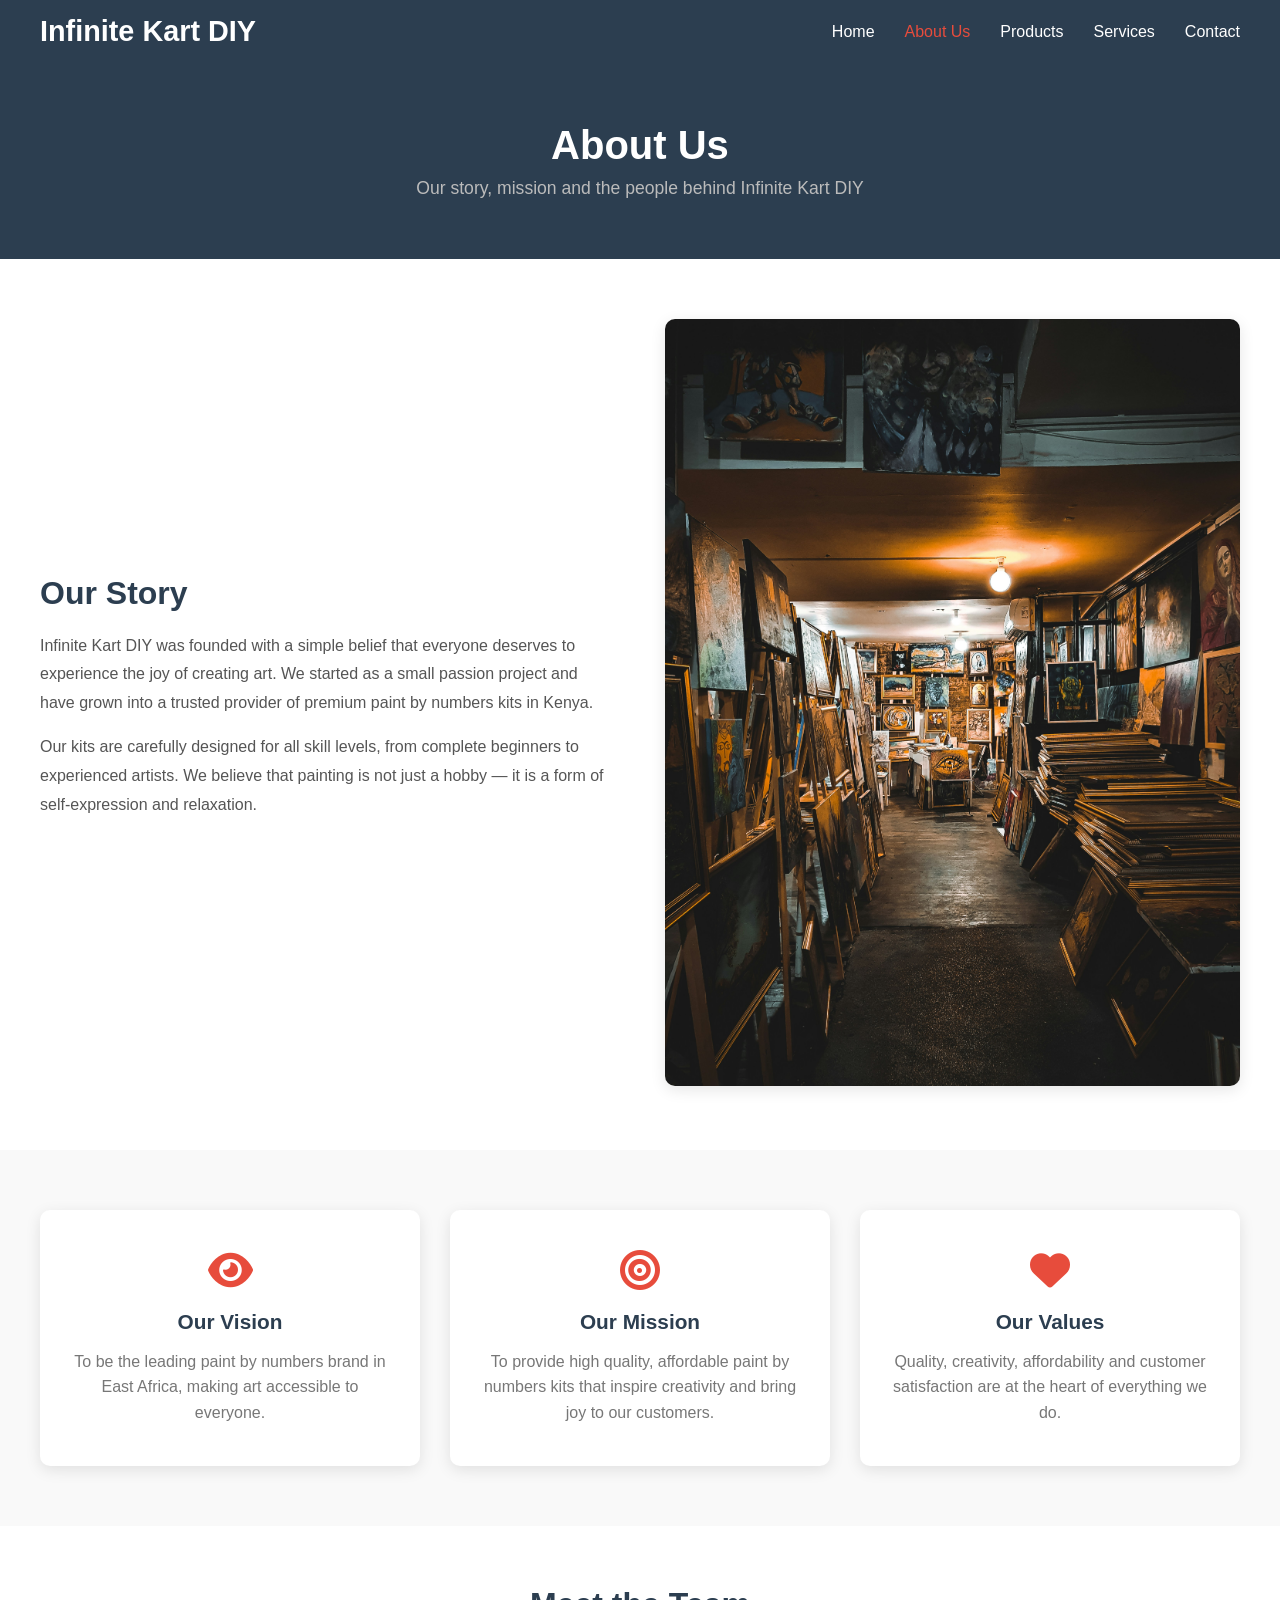
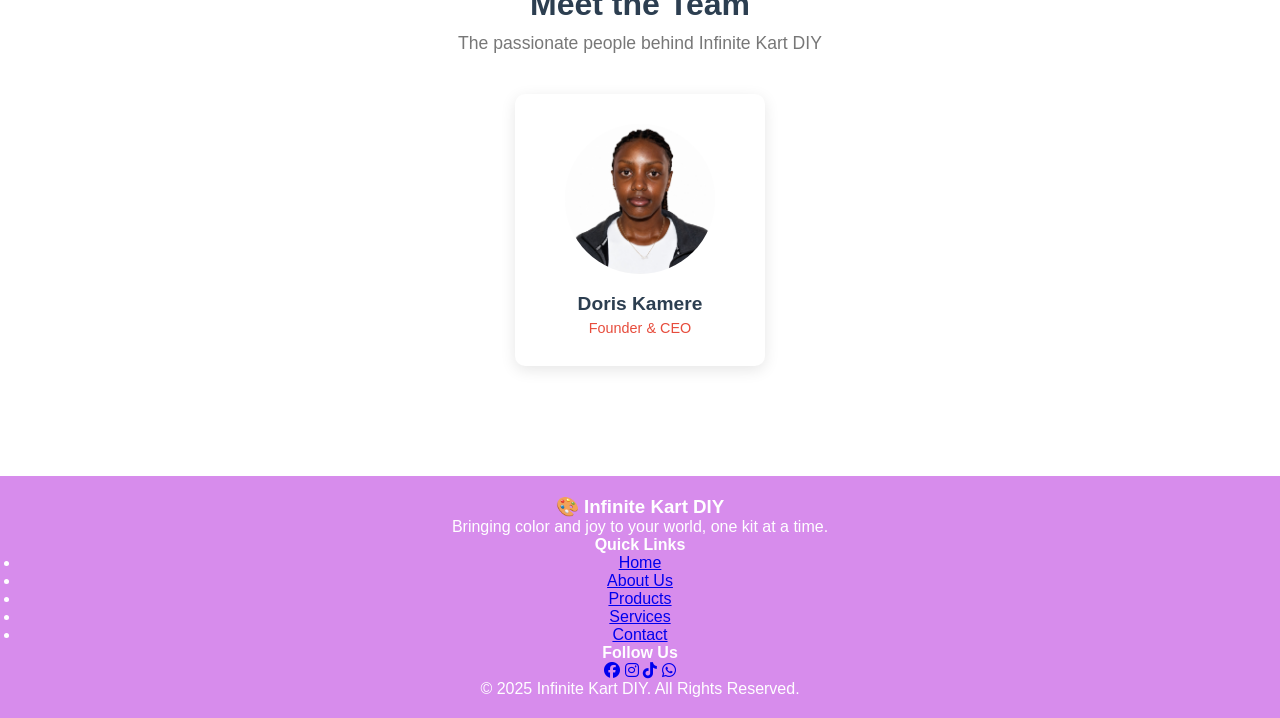
==== about.html @ 7f30aa2d "Added About us page" ====
<!DOCTYPE html>
<html lang="en">
<head>
    <meta charset="UTF-8">
    <meta name="viewport" content="width=device-width, initial-scale=1.0">
    <title>About Us - Infinite Kart DIY</title>
    <link rel="stylesheet" href="css/style.css">
    <link rel="stylesheet" href="https://cdnjs.cloudflare.com/ajax/libs/font-awesome/6.5.0/css/all.min.css">
</head>
<body>

    <!-- NAVIGATION -->
    <nav class="navbar">
        <div class="logo">
            <h1> Infinite Kart DIY</h1>
        </div>
        <ul class="nav-links">
            <li><a href="index.html">Home</a></li>
            <li><a href="about.html" class="active">About Us</a></li>
            <li><a href="products.html">Products</a></li>
            <li><a href="services.html">Services</a></li>
            <li><a href="contact.html">Contact</a></li>
        </ul>
    </nav>

    <!-- ABOUT HERO BANNER -->
    <section class="page-banner">
        <h2>About Us</h2>
        <p>Our story, mission and the people behind Infinite Kart DIY</p>
    </section>

    <!-- COMPANY STORY -->
    <section class="about-section">
        <div class="about-grid">
            <div class="about-text">
                <h2>Our Story</h2>
                <p>Infinite Kart DIY was founded with a simple belief that everyone deserves to experience the joy of creating art. We started as a small passion project and have grown into a trusted provider of premium paint by numbers kits in Kenya.</p>
                <p>Our kits are carefully designed for all skill levels, from complete beginners to experienced artists. We believe that painting is not just a hobby — it is a form of self-expression and relaxation.</p>
            </div>
            <div class="about-image">
                <img src="images/about.jpg" alt="About Infinite Kart DIY">
            </div>
        </div>
    </section>

    <!-- VISION MISSION VALUES -->
    <section class="vmv-section">
        <div class="vmv-grid">
            <div class="vmv-card">
                <i class="fa-solid fa-eye"></i>
                <h3>Our Vision</h3>
                <p>To be the leading paint by numbers brand in East Africa, making art accessible to everyone.</p>
            </div>
            <div class="vmv-card">
                <i class="fa-solid fa-bullseye"></i>
                <h3>Our Mission</h3>
                <p>To provide high quality, affordable paint by numbers kits that inspire creativity and bring joy to our customers.</p>
            </div>
            <div class="vmv-card">
                <i class="fa-solid fa-heart"></i>
                <h3>Our Values</h3>
                <p>Quality, creativity, affordability and customer satisfaction are at the heart of everything we do.</p>
            </div>
        </div>
    </section>

    <!-- TEAM SECTION -->
    <section class="team-section">
        <h2>Meet the Team</h2>
        <p class="section-subtitle">The passionate people behind Infinite Kart DIY</p>
        <div class="team-grid">
            <div class="team-card">
                <img src="images/team1.jpg" alt="Founder">
                <h3>Doris Kamere</h3>
                <p>Founder & CEO</p>
            </div>
        </div>
    </section>

    <!-- FOOTER -->
    <footer>
        <div class="footer-content">
            <div class="footer-brand">
                <h3>🎨 Infinite Kart DIY</h3>
                <p>Bringing color and joy to your world, one kit at a time.</p>
            </div>
            <div class="footer-links">
                <h4>Quick Links</h4>
                <ul>
                    <li><a href="index.html">Home</a></li>
                    <li><a href="about.html">About Us</a></li>
                    <li><a href="products.html">Products</a></li>
                    <li><a href="services.html">Services</a></li>
                    <li><a href="contact.html">Contact</a></li>
                </ul>
            </div>
            <div class="footer-social">
                <h4>Follow Us</h4>
                <div class="social-icons">
                    <a href="#"><i class="fa-brands fa-facebook"></i></a>
                    <a href="#"><i class="fa-brands fa-instagram"></i></a>
                    <a href="#"><i class="fa-brands fa-tiktok"></i></a>
                    <a href="#"><i class="fa-brands fa-whatsapp"></i></a>
                </div>
            </div>
        </div>
        <div class="footer-bottom">
            <p>© 2025 Infinite Kart DIY. All Rights Reserved.</p>
        </div>
    </footer>

    <script src="js/script.js"></script>
</body>
</html>
---- css/style.css ----
/* ===== GENERAL RESET ===== */
* {
    margin: 0;
    padding: 0;
    box-sizing: border-box;
}

body {
font-family: 'Segoe UI', Tahoma, Geneva, Verdana, sans-serif;
color: #333;
background-color: #fff;
}

/* ===== NAVIGATION ===== */
.navbar {
    display: flex;
    justify-content: space-between;
    align-items: center;
    background-color: #2c3e50;
    padding: 15px 40px;
}
.logo h1 {
    color: #fff;
    font-size: 1.8rem;
}

.nav-links {
    list-style: none;
    display: flex;
    gap: 30px;
}

.nav-links a {
    color: #fff;
    text-decoration: none;
    font-size: 1rem;
    transition: color 0.3s;
}

.nav-links a:hover,
.nav-links a.active {
    color: #e74c3c;
}

/* ===== FOOTER ===== */
footer {
    background-color: #d78cec;
    color: #fff;
    text-align: center;
    padding: 20px;
    margin-top: 50px;
}

/* ===== HERO SECTION ===== */
.hero {
    background-image: url('../images/hero2.jpg');
    background-size: cover;
    background-position: center;
    height: 550px;
    display: flex;
    align-items: center;
    justify-content: center;
    text-align: center;
}

.hero-content {
    background-color: rgba (0, 0, 0, 0.5);
    padding: 50px 60px;
    border-radius: 10px;
}

.hero-content h2 {
    color: #fff;
    font-size: 3rem;
    margin-bottom: 15px;
}

.hero-content p {
    color: #f0f0f0;
    font-size: 1.2rem;
    margin-bottom: 30px;
}

.btn-primary {
    background-color: #864c46;
    color: #fff;
    padding: 15px 40px;
    text-decoration: none;
    border-radius: 25px;
    font-size: 1.2rem;
    font-weight: bold;
    margin-right: 15px;
    transition: background-color 0.3s;
}

.btn-primary:hover {
    background-color: #c0392b;
}

.btn-secondary {
    background-color: transparent;
    color: #fff;
    padding: 15px 40px;
    text-decoration: none;
    border-radius: 25px;
    font-size: 1rem;
    font-weight: bold;
    border: 2px solid #fff;
    transition: all 0.3s;
}

.btn-secondary:hover {
    background-color: #fff;
    color: #333;
}

/* ===== FEATURED PRODUCTS ===== */
.featured-products {
    padding: 60px 40px;
    text-align: center;
}

.featured-products h2 {
    font-size: 2.5rem;
    color: #2c3e50;
    margin-bottom: 10px;
}

.section-subtitle {
    color: #777;
    font-size: 1.1rem;
    margin-bottom: 40px;
}

.products-grid {
    display: grid;
    grid-template-columns: repeat(3, 1fr);
    gap: 30px;
    margin-bottom: 40px;
}

.product-card {
    background-color: #fff;
    border-radius: 10px;
    box-shadow: 0 4px 15px rgba(0, 0, 0, 0.1);
    overflow: hidden;
    transition: transform 0.3s;
}

.product-card:hover {
    transform: translateY(-5px);
}

.product-card img {
    width: 100%;
    height: 220px;
    object-fit: cover;
}

.card-info {
    padding: 20px;
    text-align: left;
}

.card-info h3 {
    font-size: 1.2rem;
    color: #2c3e50;
    margin-bottom: 8px;
}

.card-info p {
    color: #777;
    font-size: 0.9rem;
    margin-bottom: 12px;
}

.price {
    display: block;
    font-size: 1.3rem;
    font-weight: bold;
    color: #e74c3c;
    margin-bottom: 15px;
}

.view-all {
    display: inline-block;
    margin-top: 20px;
    border: 2px solid #2c3e50;
    color: #2c3e50;
    padding: 12px 35px;
    border-radius: 25px;
    text-decoration: none;
    font-weight: bold;
    transition: all 0.3s;
}

.view-all:hover {
    background-color: #2c3e50;
    color: #fff;
}

/* ===== PROMO BANNER ===== */
.promo-banner {
    background-color: #2c3e50;
    text-align: center;
    padding: 50px 20px;
}

.promo-content h2 {
    color: #fff;
    font-size: 2rem;
    margin-bottom: 15px;
}

.promo-content p {
    color: #f0f0f0;
    font-size: 1.1rem;
    margin-bottom: 25px;
}

.promo-content strong {
    color: #e74c3c;
}

/* ===== PAGE BANNER ===== */
.page-banner {
    background-color: #2c3e50;
    color: #fff;
    text-align: center;
    padding: 60px 20px;
}

.page-banner h2 {
    font-size: 2.5rem;
    margin-bottom: 10px;
}

.page-banner p {
    font-size: 1.1rem;
    color: #bbb;
}

/* ===== ABOUT SECTION ===== */
.about-section {
    padding: 60px 40px;
}

.about-grid {
    display: grid;
    grid-template-columns: 1fr 1fr;
    gap: 50px;
    align-items: center;
}

.about-text h2 {
    font-size: 2rem;
    color: #2c3e50;
    margin-bottom: 20px;
}

.about-text p {
    color: #555;
    line-height: 1.8;
    margin-bottom: 15px;
}

.about-image img {
    width: 100%;
    border-radius: 10px;
    box-shadow: 0 4px 15px rgba(0, 0, 0, 0.1);
}

/* ===== VISION MISSION VALUES ===== */
.vmv-section {
    background-color: #f9f9f9;
    padding: 60px 40px;
}

.vmv-grid {
    display: grid;
    grid-template-columns: repeat(3, 1fr);
    gap: 30px;
    text-align: center;
}

.vmv-card {
    background-color: #fff;
    padding: 40px 30px;
    border-radius: 10px;
    box-shadow: 0 4px 15px rgba(0, 0, 0, 0.1);
    transition: transform 0.3s;
}

.vmv-card:hover {
    transform: translateY(-5px);
}

.vmv-card i {
    font-size: 2.5rem;
    color: #e74c3c;
    margin-bottom: 20px;
}

.vmv-card h3 {
    font-size: 1.3rem;
    color: #2c3e50;
    margin-bottom: 15px;
}

.vmv-card p {
    color: #777;
    line-height: 1.6;
}

/* ===== TEAM SECTION ===== */
.team-section {
    padding: 60px 40px;
    text-align: center;
}

.team-section h2 {
    font-size: 2rem;
    color: #2c3e50;
    margin-bottom: 10px;
}

.team-grid {
    display: flex;
    justify-content: center;
    margin-top: 40px;
}

.team-card {
    background-color: #fff;
    border-radius: 10px;
    box-shadow: 0 4px 15px rgba(0, 0, 0, 0.1);
    padding: 30px;
    width: 250px;
    transition: transform 0.3s;
}

.team-card:hover {
    transform: translateY(-5px);
}

.team-card img {
    width: 150px;
    height: 150px;
    border-radius: 50%;
    object-fit: cover;
    margin-bottom: 15px;
}

.team-card h3 {
    font-size: 1.2rem;
    color: #2c3e50;
    margin-bottom: 5px;
}

.team-card p {
    color: #e74c3c;
    font-size: 0.9rem;
}
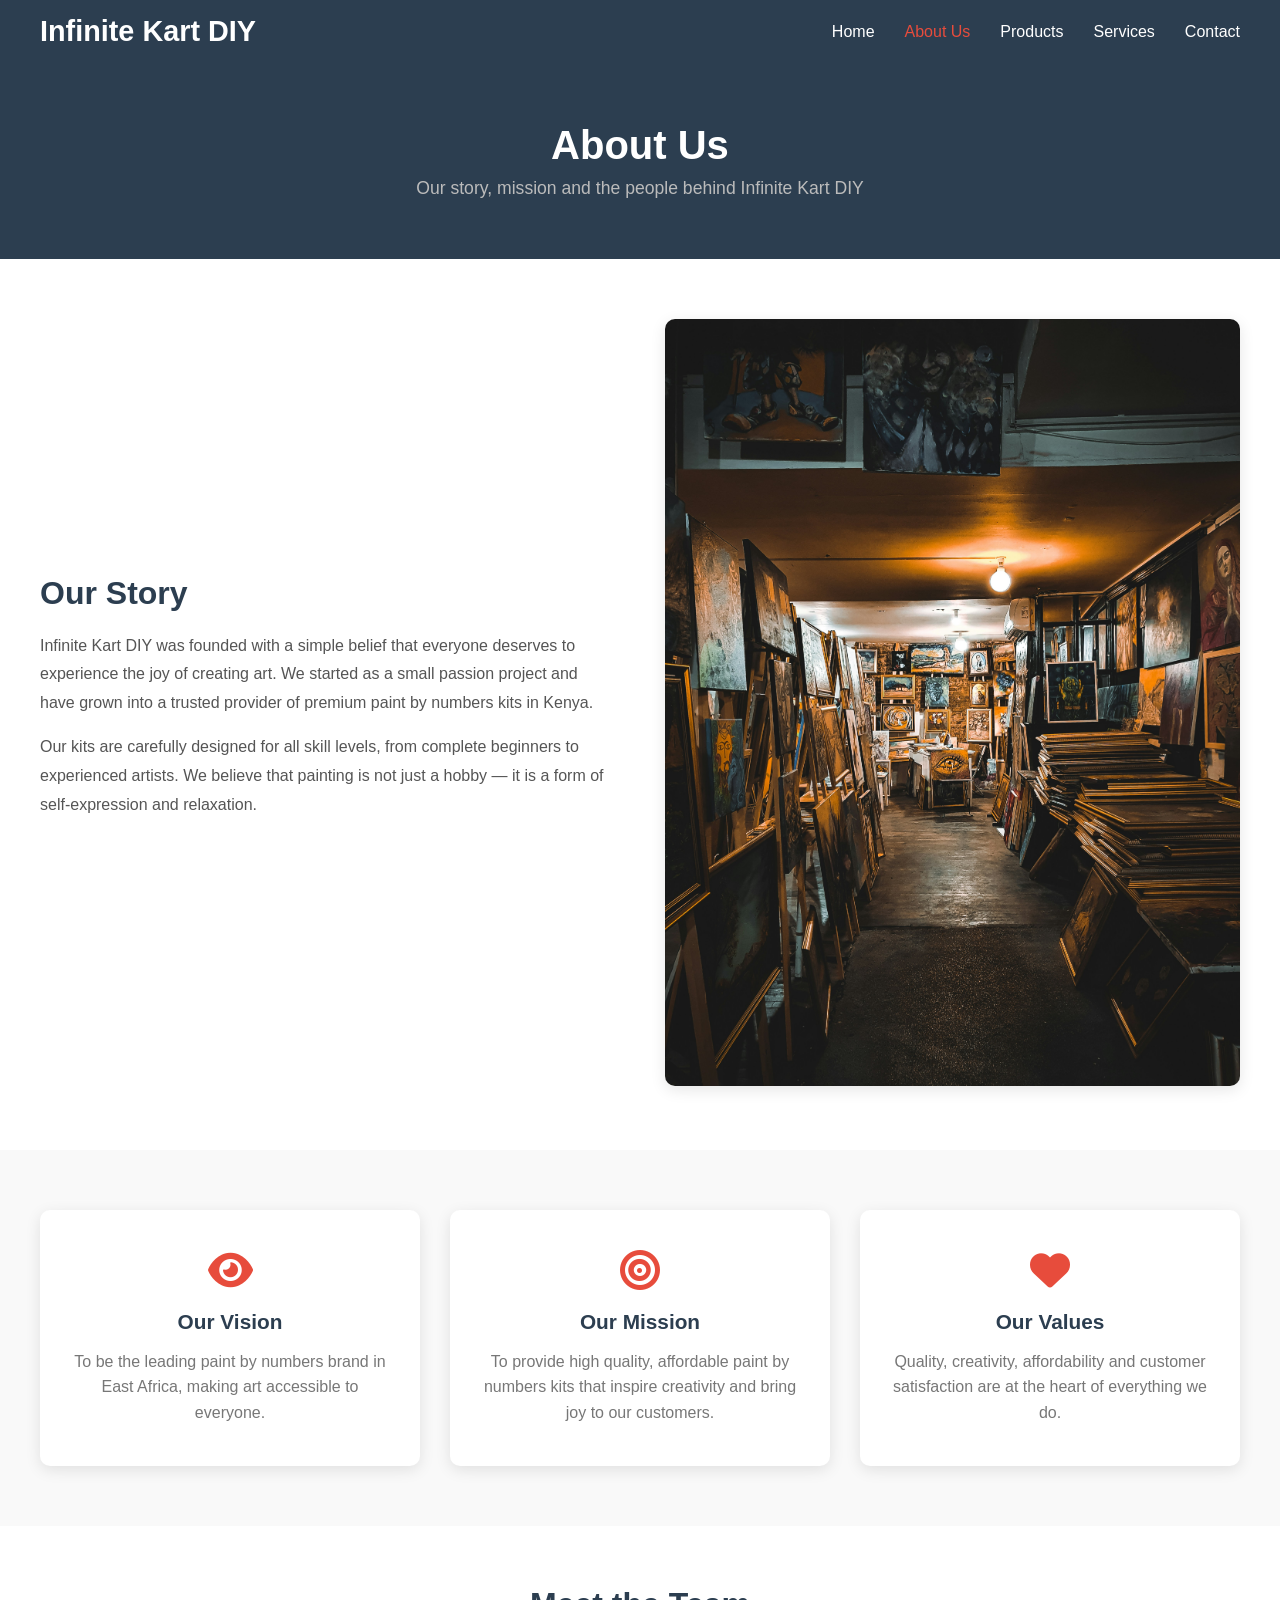
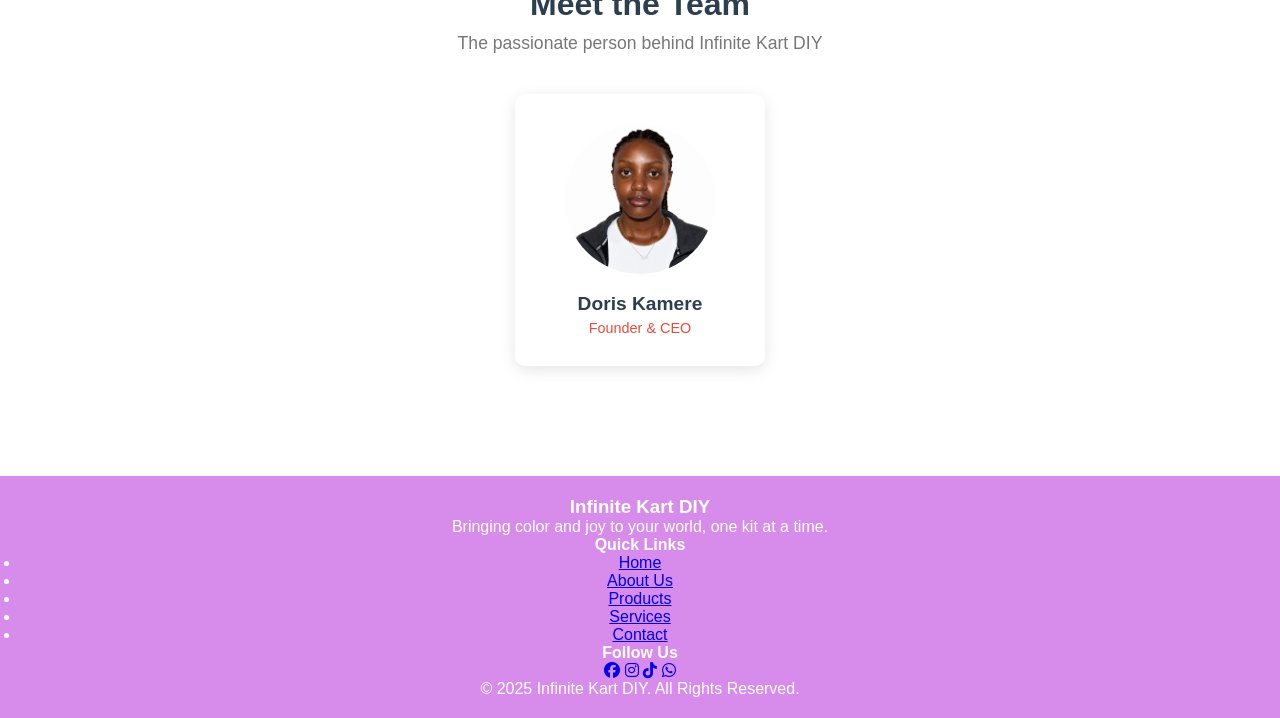
==== commit 4463238c: "Added services page" ====
--- a/about.html
+++ b/about.html
@@ -67,7 +67,7 @@
     <!-- TEAM SECTION -->
     <section class="team-section">
         <h2>Meet the Team</h2>
-        <p class="section-subtitle">The passionate people behind Infinite Kart DIY</p>
+        <p class="section-subtitle">The passionate person behind Infinite Kart DIY</p>
         <div class="team-grid">
             <div class="team-card">
                 <img src="images/team1.jpg" alt="Founder">
@@ -81,7 +81,7 @@
     <footer>
         <div class="footer-content">
             <div class="footer-brand">
-                <h3>🎨 Infinite Kart DIY</h3>
+                <h3> Infinite Kart DIY</h3>
                 <p>Bringing color and joy to your world, one kit at a time.</p>
             </div>
             <div class="footer-links">
--- a/css/style.css
+++ b/css/style.css
@@ -360,4 +360,120 @@
 .team-card p {
     color: #e74c3c;
     font-size: 0.9rem;
+}
+
+/* ===== PRODUCTS PAGE ===== */
+.products-section {
+    padding: 60px 40px;
+}
+
+.all-products-grid {
+    display: grid;
+    grid-template-columns: repeat(3, 1fr);
+    gap: 30px;
+}
+
+.category {
+    display: inline-block;
+    background-color: #f0f0f0;
+    color: #555;
+    padding: 4px 12px;
+    border-radius: 20px;
+    font-size: 0.8rem;
+    margin-bottom: 10px;
+}
+
+.product-meta {
+    display: flex;
+    justify-content: space-between;
+    align-items: center;
+    margin-bottom: 15px;
+}
+
+.availability {
+    font-size: 0.85rem;
+    font-weight: bold;
+    padding: 4px 10px;
+    border-radius: 20px;
+}
+
+.in-stock {
+    background-color: #d4edda;
+    color: #155724;
+}
+
+.out-of-stock {
+    background-color: #f8d7da;
+    color: #721c24;
+}
+
+.btn-cart {
+    width: 100%;
+    background-color: #2c3e50;
+    color: #fff;
+    border: none;
+    padding: 12px;
+    border-radius: 25px;
+    font-size: 1rem;
+    cursor: pointer;
+    transition: background-color 0.3s;
+}
+
+.btn-cart:hover {
+    background-color: #e74c3c;
+}
+
+.btn-cart:disabled {
+    background-color: #ccc;
+    cursor: not-allowed;
+}
+
+/* ===== SERVICES PAGE ===== */
+.services-section {
+    padding: 60px 40px;
+    text-align: center;
+}
+
+.services-section h2 {
+    font-size: 2.5rem;
+    color: #2c3e50;
+    margin-bottom: 10px;
+}
+
+.services-grid {
+    display: grid;
+    grid-template-columns: repeat(4, 1fr);
+    gap: 30px;
+    margin-top: 40px;
+}
+
+.service-card {
+    background-color: #fff;
+    border-radius: 10px;
+    padding: 35px 25px;
+    box-shadow: 0 4px 15px rgba(0, 0, 0, 0.1);
+    transition: transform 0.3s;
+    text-align: center;
+}
+
+.service-card:hover {
+    transform: translateY(-5px);
+}
+
+.service-card i {
+    font-size: 2.5rem;
+    color: #e74c3c;
+    margin-bottom: 20px;
+}
+
+.service-card h3 {
+    font-size: 1.2rem;
+    color: #2c3e50;
+    margin-bottom: 15px;
+}
+
+.service-card p {
+    color: #777;
+    line-height: 1.6;
+    font-size: 0.95rem;
 }
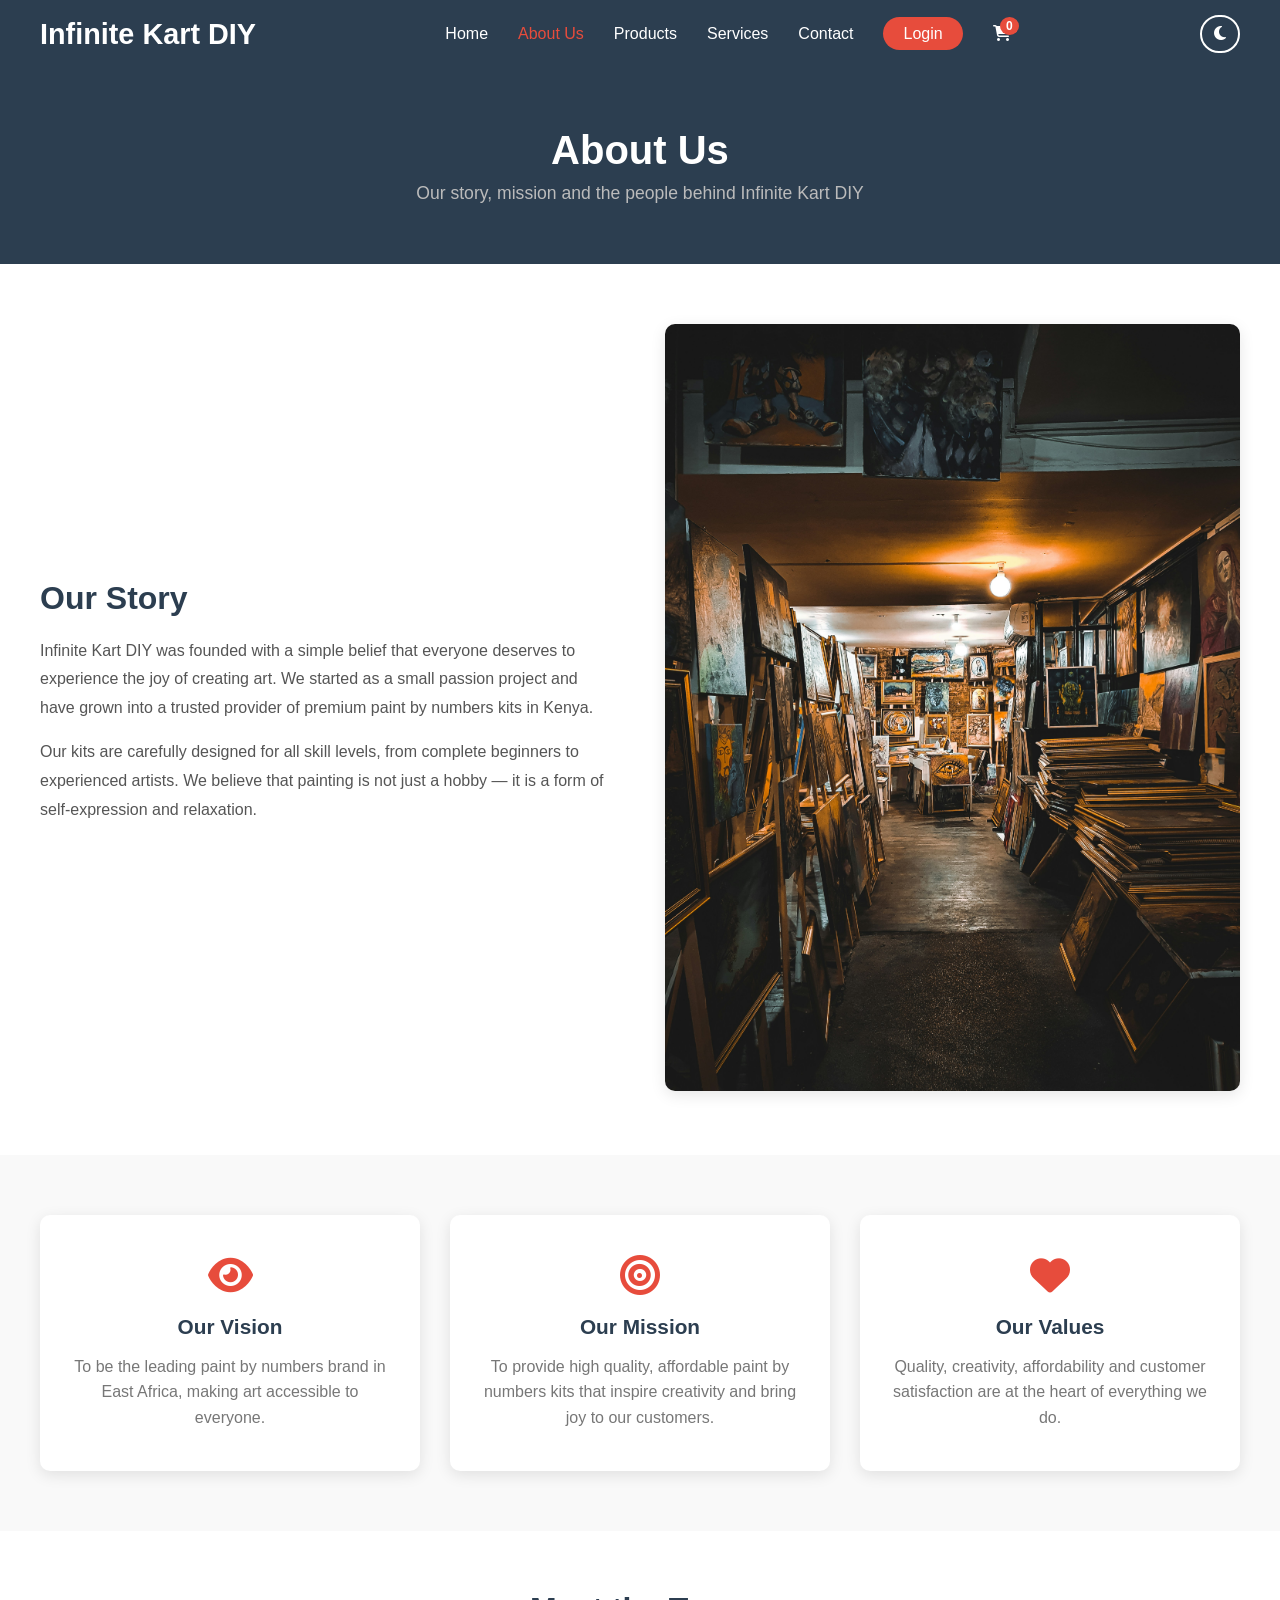
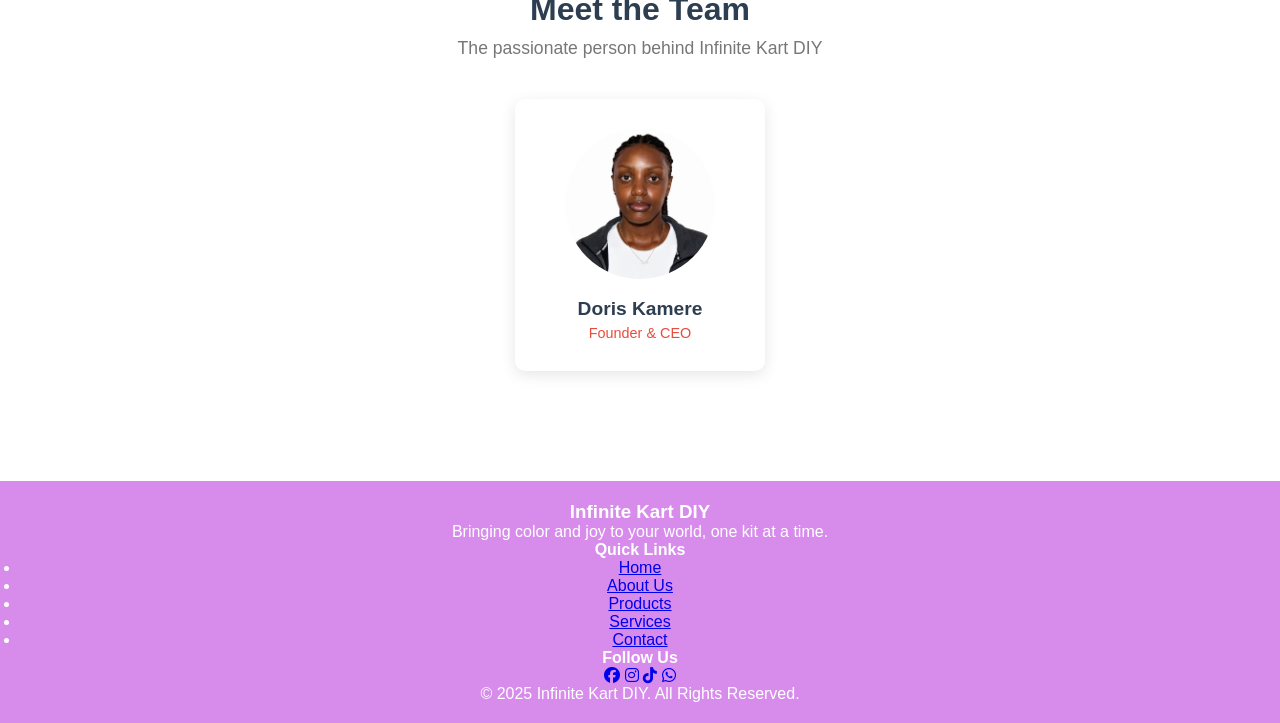
==== commit d683e53b: "Added bonus features - cart, login, dark mode" ====
--- a/about.html
+++ b/about.html
@@ -20,7 +20,17 @@
             <li><a href="products.html">Products</a></li>
             <li><a href="services.html">Services</a></li>
             <li><a href="contact.html">Contact</a></li>
+            <li><a href="login.html" class="btn-login">Login</a></li>
+            <li>
+        <a href="cart.html" class="cart-icon">
+            <i class="fa-solid fa-cart-shopping"></i>
+            <span id="cartCount">0</span>
+        </a>
+    </li>
         </ul>
+        <button id="darkModeToggle" onclick="toggleDarkMode()">
+        <i class="fa-solid fa-moon"></i>
+    </button>
     </nav>
 
     <!-- ABOUT HERO BANNER -->
@@ -108,7 +118,10 @@
             <p>© 2025 Infinite Kart DIY. All Rights Reserved.</p>
         </div>
     </footer>
-
+<!-- BACK TO TOP BUTTON -->
+<button id="backToTop" onclick="scrollToTop()">
+    <i class="fa-solid fa-arrow-up"></i>
+</button>
     <script src="js/script.js"></script>
 </body>
 </html>
--- a/css/style.css
+++ b/css/style.css
@@ -213,7 +213,7 @@
 }
 
 .promo-content p {
-    color: #f0f0f0;
+    color: #e74c3c;
     font-size: 1.1rem;
     margin-bottom: 25px;
 }
@@ -476,4 +476,596 @@
     color: #777;
     line-height: 1.6;
     font-size: 0.95rem;
+}
+
+/* ===== CONTACT PAGE ===== */
+.contact-section {
+    padding: 60px 40px;
+}
+
+.contact-grid {
+    display: grid;
+    grid-template-columns: 1fr 1fr;
+    gap: 50px;
+}
+
+.contact-form-container h2 {
+    font-size: 2rem;
+    color: #2c3e50;
+    margin-bottom: 10px;
+}
+
+.contact-form-container p {
+    color: #777;
+    margin-bottom: 30px;
+}
+
+.form-group {
+    margin-bottom: 20px;
+}
+
+.form-group label {
+    display: block;
+    font-weight: bold;
+    color: #2c3e50;
+    margin-bottom: 8px;
+}
+
+.form-group input,
+.form-group textarea {
+    width: 100%;
+    padding: 12px 15px;
+    border: 2px solid #ddd;
+    border-radius: 8px;
+    font-size: 1rem;
+    transition: border-color 0.3s;
+    font-family: inherit;
+}
+
+.form-group input:focus,
+.form-group textarea:focus {
+    border-color: #e74c3c;
+    outline: none;
+}
+
+.error-msg {
+    color: #e74c3c;
+    font-size: 0.85rem;
+    margin-top: 5px;
+    display: block;
+}
+
+.btn-submit {
+    width: 100%;
+    background-color: #e74c3c;
+    color: #fff;
+    border: none;
+    padding: 15px;
+    border-radius: 25px;
+    font-size: 1.1rem;
+    font-weight: bold;
+    cursor: pointer;
+    transition: background-color 0.3s;
+}
+
+.btn-submit:hover {
+    background-color: #c0392b;
+}
+
+.success-msg {
+    text-align: center;
+    color: #155724;
+    background-color: #d4edda;
+    padding: 15px;
+    border-radius: 8px;
+    margin-top: 20px;
+    display: none;
+}
+
+/* ===== CONTACT INFO ===== */
+.contact-info h2 {
+    font-size: 2rem;
+    color: #2c3e50;
+    margin-bottom: 30px;
+}
+
+.info-card {
+    display: flex;
+    align-items: flex-start;
+    gap: 20px;
+    margin-bottom: 25px;
+    padding: 20px;
+    background-color: #f9f9f9;
+    border-radius: 10px;
+    transition: transform 0.3s;
+}
+
+.info-card:hover {
+    transform: translateX(5px);
+}
+
+.info-card i {
+    font-size: 1.5rem;
+    color: #e74c3c;
+    margin-top: 3px;
+}
+
+.info-card h4 {
+    color: #2c3e50;
+    margin-bottom: 5px;
+}
+
+.info-card p {
+    color: #777;
+    font-size: 0.95rem;
+}
+
+/* ===== BACK TO TOP BUTTON ===== */
+#backToTop {
+    display: none;
+    position: fixed;
+    bottom: 30px;
+    right: 30px;
+    background-color: #e74c3c;
+    color: #fff;
+    border: none;
+    padding: 15px;
+    border-radius: 50%;
+    font-size: 1.2rem;
+    cursor: pointer;
+    box-shadow: 0 4px 15px rgba(0, 0, 0, 0.2);
+    transition: background-color 0.3s;
+    z-index: 999;
+}
+
+#backToTop:hover {
+    background-color: #c0392b;
+}
+
+/* ===== RESPONSIVE DESIGN ===== */
+
+/* Tablets (max 768px) */
+@media (max-width: 768px) {
+
+    /* Navigation */
+    .navbar {
+        flex-direction: column;
+        padding: 15px 20px;
+        gap: 15px;
+    }
+
+    .nav-links {
+        gap: 15px;
+        flex-wrap: wrap;
+        justify-content: center;
+    }
+
+    /* Hero */
+    .hero-content h2 {
+        font-size: 2rem;
+    }
+
+    .hero-content {
+        padding: 30px 20px;
+    }
+
+    /* Products Grid */
+    .products-grid,
+    .all-products-grid {
+        grid-template-columns: repeat(2, 1fr);
+    }
+
+    /* About Grid */
+    .about-grid {
+        grid-template-columns: 1fr;
+    }
+
+    /* VMV Grid */
+    .vmv-grid {
+        grid-template-columns: 1fr;
+    }
+
+    /* Services Grid */
+    .services-grid {
+        grid-template-columns: repeat(2, 1fr);
+    }
+
+    /* Contact Grid */
+    .contact-grid {
+        grid-template-columns: 1fr;
+    }
+
+    /* Footer */
+    .footer-content {
+        grid-template-columns: 1fr;
+        gap: 30px;
+    }
+}
+
+/* Mobile phones (max 480px) */
+@media (max-width: 480px) {
+
+    /* Navigation */
+    .nav-links {
+        gap: 10px;
+        font-size: 0.9rem;
+    }
+
+    /* Hero */
+    .hero {
+        height: 400px;
+    }
+
+    .hero-content h2 {
+        font-size: 1.5rem;
+    }
+
+    .hero-content p {
+        font-size: 1rem;
+    }
+
+    .hero-buttons {
+        display: flex;
+        flex-direction: column;
+        gap: 10px;
+        align-items: center;
+    }
+
+    .btn-primary,
+    .btn-secondary {
+        margin-right: 0;
+    }
+
+    /* Products Grid */
+    .products-grid,
+    .all-products-grid {
+        grid-template-columns: 1fr;
+    }
+
+    /* Services Grid */
+    .services-grid {
+        grid-template-columns: 1fr;
+    }
+
+    /* VMV Grid */
+    .vmv-grid {
+        grid-template-columns: 1fr;
+    }
+
+    /* Section padding */
+    .about-section,
+    .products-section,
+    .services-section,
+    .contact-section {
+        padding: 40px 20px;
+    }
+}
+
+/* ===== AUTH PAGES (Login & Register) ===== */
+.auth-section {
+    min-height: 80vh;
+    display: flex;
+    align-items: center;
+    justify-content: center;
+    padding: 60px 20px;
+    background-color: #f9f9f9;
+}
+
+.auth-container {
+    background-color: #fff;
+    border-radius: 15px;
+    box-shadow: 0 4px 20px rgba(0, 0, 0, 0.1);
+    padding: 50px 40px;
+    width: 100%;
+    max-width: 450px;
+}
+
+.auth-header {
+    text-align: center;
+    margin-bottom: 35px;
+}
+
+.auth-header h2 {
+    font-size: 2rem;
+    color: #2c3e50;
+    margin-bottom: 10px;
+}
+
+.auth-header p {
+    color: #777;
+    font-size: 1rem;
+}
+
+.auth-options {
+    display: flex;
+    justify-content: space-between;
+    align-items: center;
+    margin-bottom: 20px;
+    font-size: 0.9rem;
+    color: #555;
+}
+
+.auth-options a {
+    color: #e74c3c;
+    text-decoration: none;
+}
+
+.auth-options a:hover {
+    text-decoration: underline;
+}
+
+.auth-switch {
+    text-align: center;
+    margin-top: 20px;
+    color: #777;
+    font-size: 0.95rem;
+}
+
+.auth-switch a {
+    color: #e74c3c;
+    text-decoration: none;
+    font-weight: bold;
+}
+
+.auth-switch a:hover {
+    text-decoration: underline;
+}
+
+/* ===== LOGIN BUTTON IN NAVBAR ===== */
+.btn-login {
+    background-color: #e74c3c !important;
+    color: #fff !important;
+    padding: 8px 20px !important;
+    border-radius: 20px !important;
+    transition: background-color 0.3s !important;
+}
+
+.btn-login:hover {
+    background-color: #c0392b !important;
+}
+
+/* ===== CART ICON ===== */
+.cart-icon {
+    position: relative;
+    color: #fff !important;
+    font-size: 1.2rem;
+}
+
+.cart-icon span {
+    position: absolute;
+    top: -8px;
+    right: -8px;
+    background-color: #e74c3c;
+    color: #fff;
+    border-radius: 50%;
+    padding: 2px 6px;
+    font-size: 0.75rem;
+    font-weight: bold;
+}
+
+/* ===== CART PAGE ===== */
+.cart-section {
+    padding: 60px 40px;
+    min-height: 60vh;
+}
+
+.cart-container {
+    display: grid;
+    grid-template-columns: 2fr 1fr;
+    gap: 40px;
+    max-width: 1100px;
+    margin: 0 auto;
+}
+
+.empty-cart {
+    text-align: center;
+    padding: 60px 20px;
+    grid-column: 1 / -1;
+}
+
+.empty-cart i {
+    font-size: 4rem;
+    color: #ddd;
+    margin-bottom: 20px;
+}
+
+.empty-cart h3 {
+    font-size: 1.5rem;
+    color: #555;
+    margin-bottom: 10px;
+}
+
+.empty-cart p {
+    color: #999;
+    margin-bottom: 25px;
+}
+
+.cart-item {
+    display: flex;
+    align-items: center;
+    gap: 20px;
+    padding: 20px;
+    background-color: #fff;
+    border-radius: 10px;
+    box-shadow: 0 2px 10px rgba(0, 0, 0, 0.1);
+    margin-bottom: 15px;
+}
+
+.cart-item img {
+    width: 80px;
+    height: 80px;
+    object-fit: cover;
+    border-radius: 8px;
+}
+
+.cart-item-info {
+    flex: 1;
+}
+
+.cart-item-info h4 {
+    color: #2c3e50;
+    margin-bottom: 5px;
+}
+
+.cart-item-info p {
+    color: #e74c3c;
+    font-weight: bold;
+}
+
+.cart-item-remove {
+    background-color: #f8d7da;
+    color: #721c24;
+    border: none;
+    padding: 8px 12px;
+    border-radius: 8px;
+    cursor: pointer;
+    transition: background-color 0.3s;
+}
+
+.cart-item-remove:hover {
+    background-color: #e74c3c;
+    color: #fff;
+}
+
+.cart-summary {
+    background-color: #fff;
+    border-radius: 10px;
+    box-shadow: 0 2px 10px rgba(0, 0, 0, 0.1);
+    padding: 30px;
+    height: fit-content;
+}
+
+.cart-summary h3 {
+    color: #2c3e50;
+    font-size: 1.3rem;
+    margin-bottom: 20px;
+    padding-bottom: 15px;
+    border-bottom: 2px solid #f0f0f0;
+}
+
+.summary-row {
+    display: flex;
+    justify-content: space-between;
+    margin-bottom: 15px;
+    color: #555;
+}
+
+.summary-row.total {
+    font-weight: bold;
+    font-size: 1.2rem;
+    color: #2c3e50;
+    padding-top: 15px;
+    border-top: 2px solid #f0f0f0;
+}
+
+.btn-clear {
+    width: 100%;
+    background-color: #f8d7da;
+    color: #721c24;
+    border: none;
+    padding: 12px;
+    border-radius: 25px;
+    font-size: 1rem;
+    cursor: pointer;
+    margin-top: 10px;
+    transition: background-color 0.3s;
+}
+
+.btn-clear:hover {
+    background-color: #e74c3c;
+    color: #fff;
+}
+
+/* ===== DARK MODE ===== */
+#darkModeToggle {
+    background-color: transparent;
+    border: 2px solid #fff;
+    color: #fff;
+    padding: 8px 12px;
+    border-radius: 20px;
+    cursor: pointer;
+    font-size: 1rem;
+    transition: all 0.3s;
+}
+
+#darkModeToggle:hover {
+    background-color: #fff;
+    color: #2c3e50;
+}
+
+body.dark-mode {
+    background-color: #1a1a2e;
+    color: #eee;
+}
+
+body.dark-mode .navbar {
+    background-color: #16213e;
+}
+
+body.dark-mode .product-card,
+body.dark-mode .service-card,
+body.dark-mode .vmv-card,
+body.dark-mode .team-card,
+body.dark-mode .info-card,
+body.dark-mode .auth-container,
+body.dark-mode .cart-summary,
+body.dark-mode .cart-item {
+    background-color: #16213e;
+    color: #eee;
+}
+
+body.dark-mode .card-info h3,
+body.dark-mode .vmv-card h3,
+body.dark-mode .service-card h3,
+body.dark-mode .about-text h2,
+body.dark-mode .contact-form-container h2,
+body.dark-mode .contact-info h2,
+body.dark-mode .info-card h4,
+body.dark-mode .form-group label {
+    color: #eee;
+}
+
+body.dark-mode .card-info p,
+body.dark-mode .vmv-card p,
+body.dark-mode .service-card p,
+body.dark-mode .about-text p,
+body.dark-mode .info-card p,
+body.dark-mode .section-subtitle {
+    color: #bbb;
+}
+
+body.dark-mode .form-group input,
+body.dark-mode .form-group textarea {
+    background-color: #0f3460;
+    color: #eee;
+    border-color: #444;
+}
+
+body.dark-mode footer,
+body.dark-mode .footer-content,
+body.dark-mode .footer-bottom {
+    background-color: #16213e;
+}
+
+body.dark-mode .featured-products,
+body.dark-mode .products-section,
+body.dark-mode .services-section,
+body.dark-mode .about-section,
+body.dark-mode .team-section,
+body.dark-mode .contact-section,
+body.dark-mode .cart-section,
+body.dark-mode .auth-section {
+    background-color: #1a1a2e;
+}
+
+body.dark-mode .vmv-section {
+    background-color: #16213e;
+}
+
+body.dark-mode .page-banner {
+    background-color: #0f3460;
+}
+
+body.dark-mode .promo-banner {
+    background-color: #0f3460;
 }
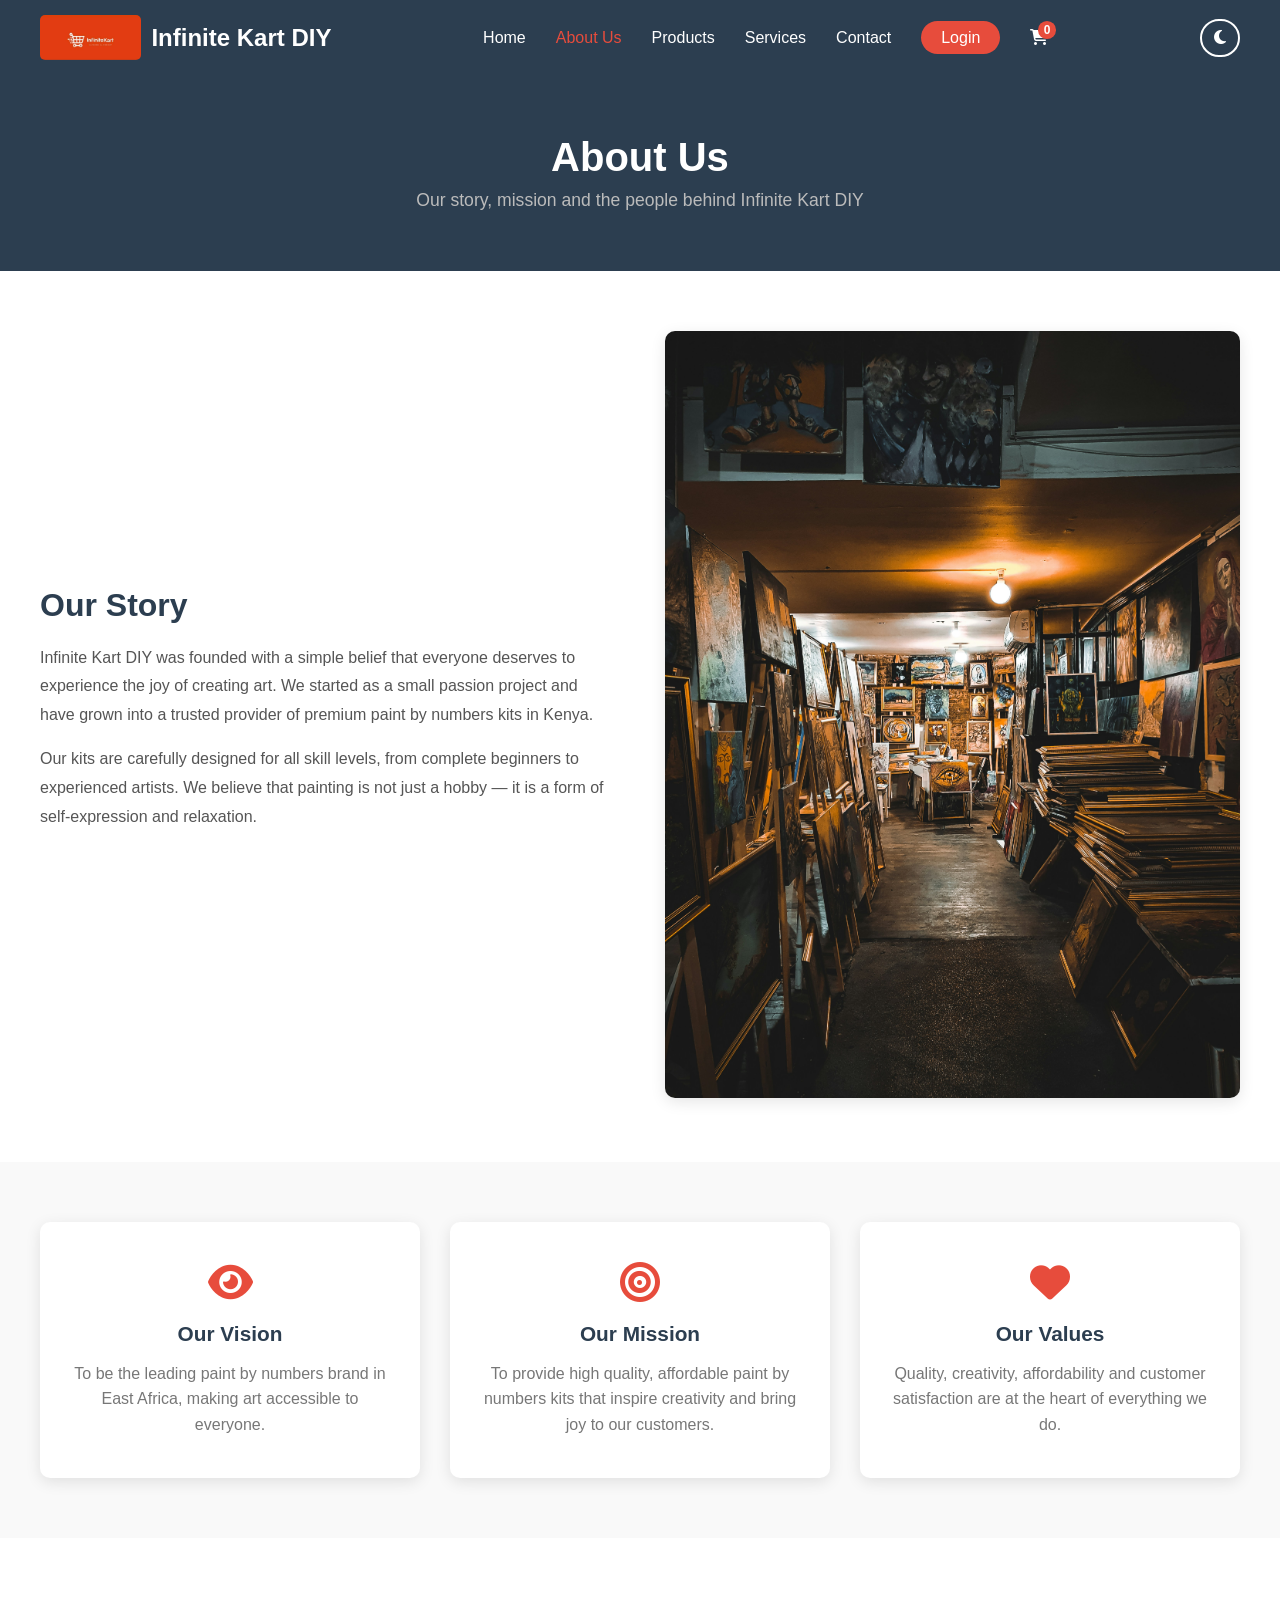
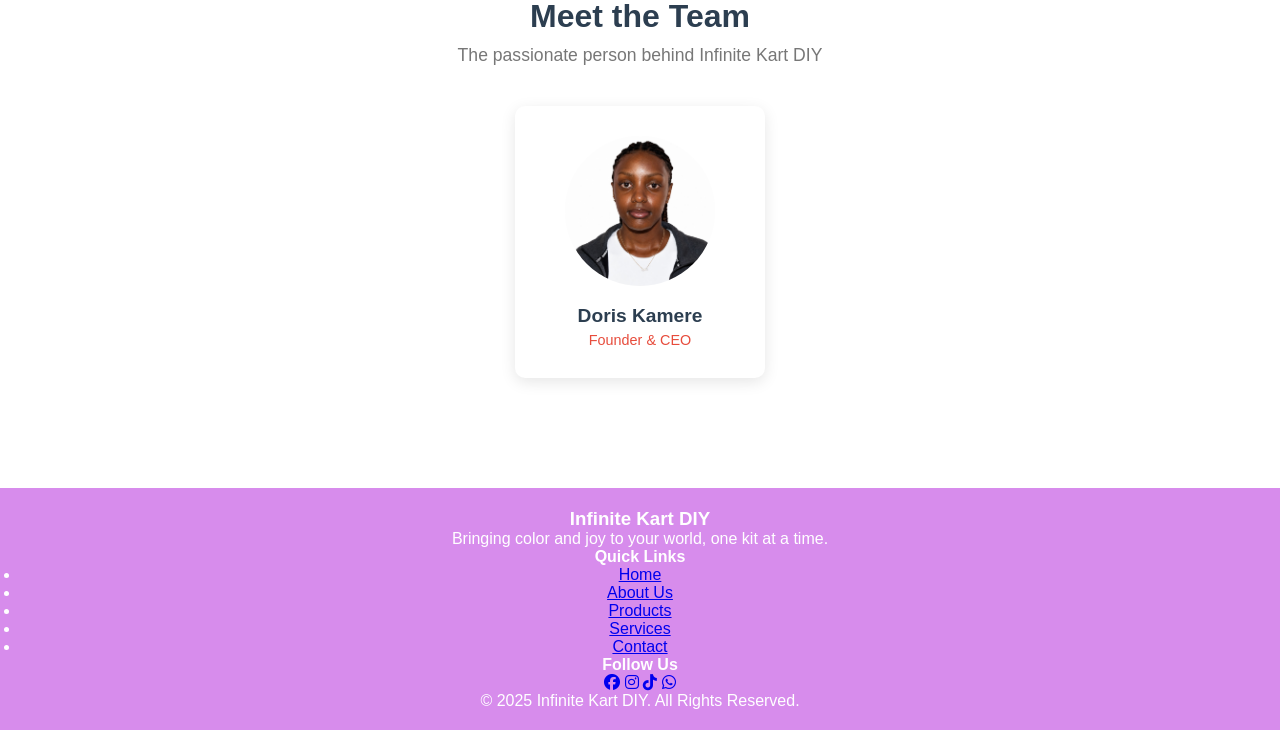
==== commit 1f14fb83: "Last changes" ====
--- a/about.html
+++ b/about.html
@@ -12,7 +12,8 @@
     <!-- NAVIGATION -->
     <nav class="navbar">
         <div class="logo">
-            <h1> Infinite Kart DIY</h1>
+    <img src="images/logo.jpg" alt="Infinite Kart DIY Logo">
+    <h1>Infinite Kart DIY</h1>
         </div>
         <ul class="nav-links">
             <li><a href="index.html">Home</a></li>
--- a/css/style.css
+++ b/css/style.css
@@ -1068,4 +1068,22 @@
 
 body.dark-mode .promo-banner {
     background-color: #0f3460;
+}
+
+/* ===== LOGO ===== */
+.logo {
+    display: flex;
+    align-items: center;
+    gap: 10px;
+}
+
+.logo img {
+    height: 45px;
+    width: auto;
+    border-radius: 5px;
+}
+
+.logo h1 {
+    color: #fff;
+    font-size: 1.5rem;
 }
